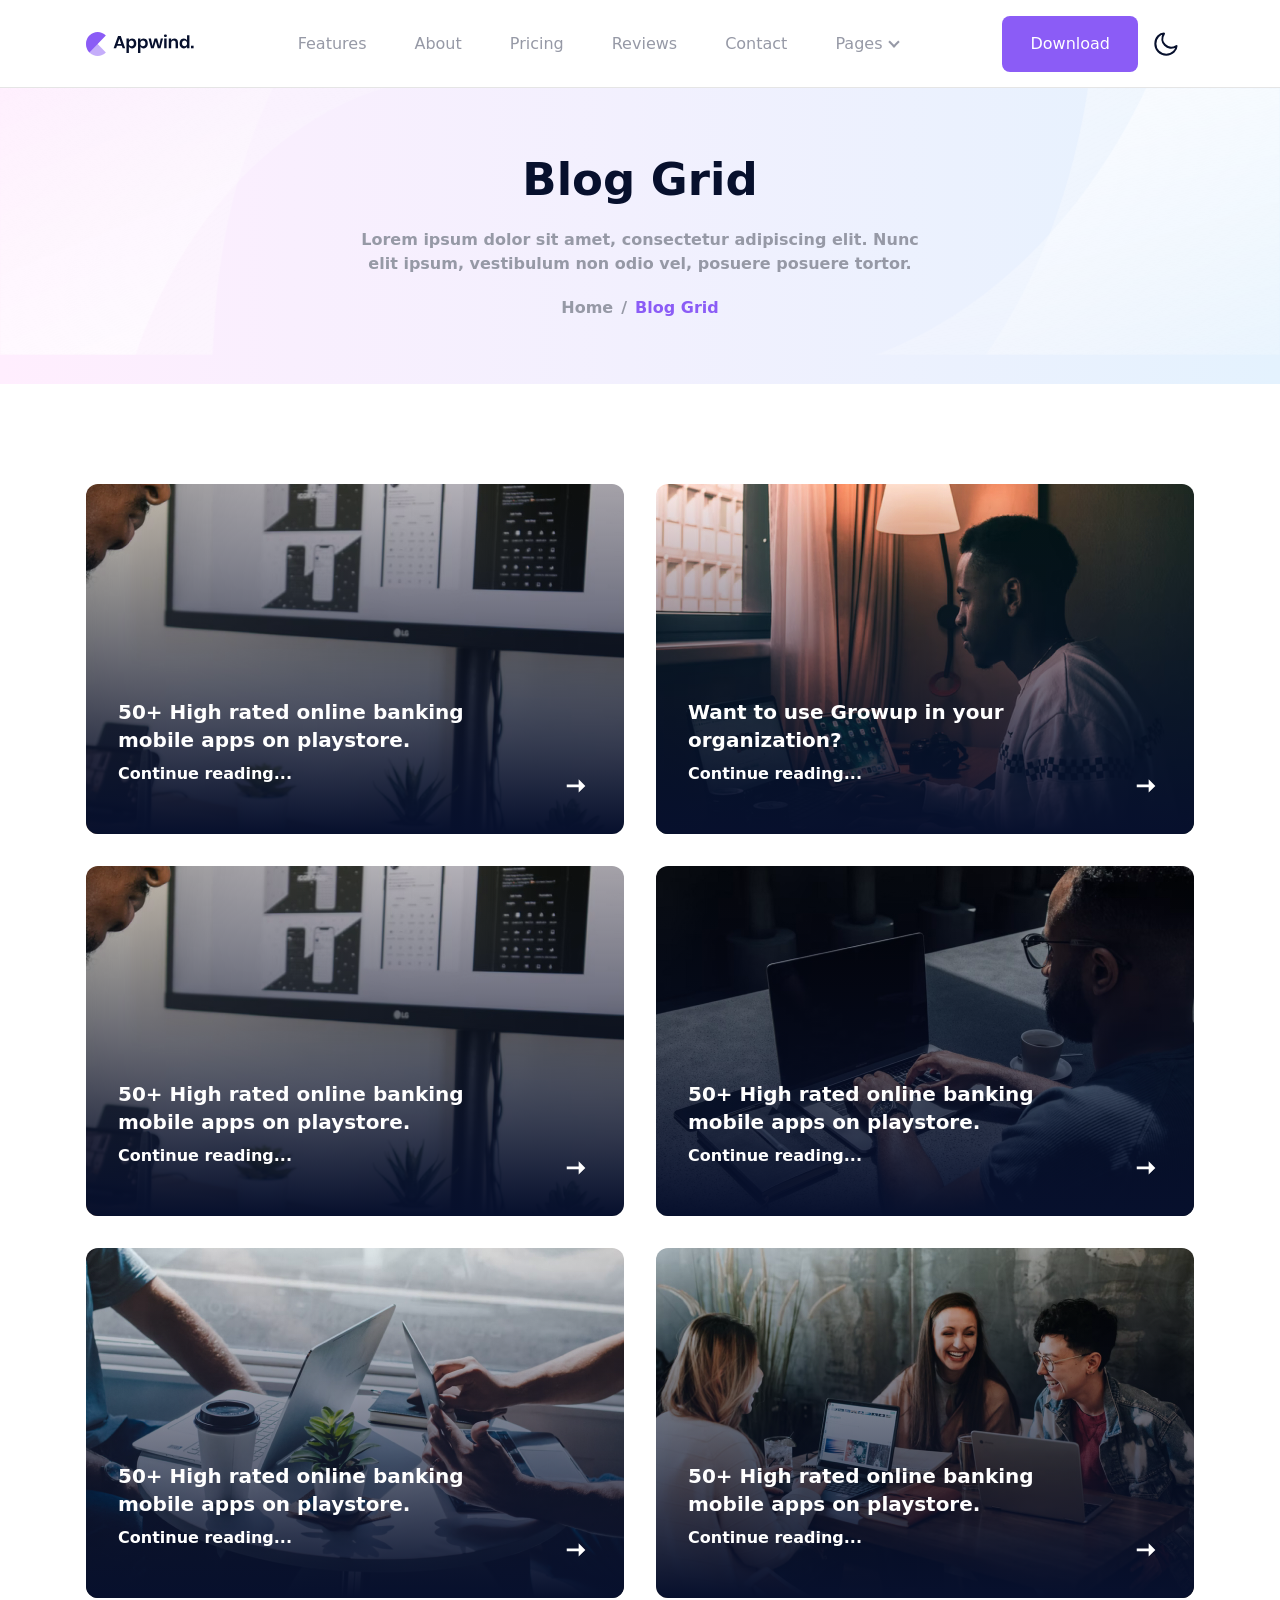
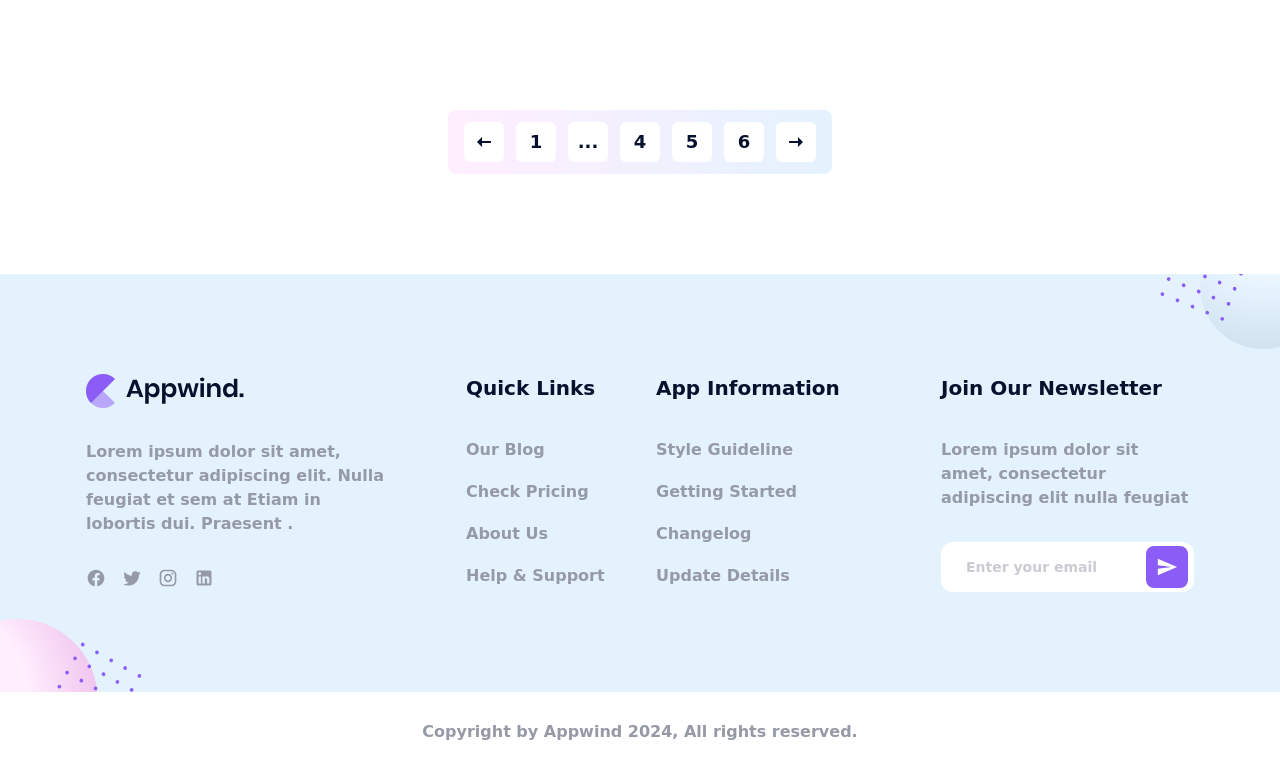
==== blog-grid.html @ 2dd70a05 "Add files via upload" ====
<!DOCTYPE html>
<html lang="en">
  <head>
    <meta charset="UTF-8" />
    <meta http-equiv="X-UA-Compatible" content="IE=edge" />
    <meta name="viewport" content="width=device-width, initial-scale=1.0" />
    <title>Blog Grid | Appwind</title>
  <link rel="icon" href="favicon.ico"><link href="style.css" rel="stylesheet"></head>
  <body
    x-data="
      {
        scrolledFromTop: false
      }
    "
    @scroll.window="scrolledFromTop = (window.scrollY > 0) ? true : false"
    class="bg-white dark:bg-dark"
  >
    <!-- ===== Header start ===== -->
    <header
      x-data="
        {
          navbarOpen: false,
          dropdownOpen: false
        }
      "
      :class="scrolledFromTop ? 'bg-white/80 dark:bg-dark/80 shadow-sticky backdrop-blur-xs' : 'bg-white dark:bg-dark' "
      class="sticky top-0 z-50 flex items-center w-full"
    >
      <div class="container">
        <div class="relative flex items-center justify-between -mx-4">
          <div class="max-w-full px-4 w-60">
            <a href="index.html" :class="scrolledFromTop ? 'py-5 lg:py-2' : 'py-7 lg:py-5' " class="block w-full">
              <img src="src/images/logo/logo.svg" alt="logo" class="w-full dark:hidden" />
              <img src="src/images/logo/logo-white.svg" alt="logo" class="hidden w-full dark:block" />
            </a>
          </div>
          <div class="flex items-center justify-end w-full px-4">
            <div>
              <button
                @click="navbarOpen = !navbarOpen"
                :class="navbarOpen && 'navbarTogglerActive' "
                id="navbarToggler"
                class="block absolute right-4 top-1/2 -translate-y-1/2 lg:hidden focus:ring-2 ring-primary px-3 py-[6px] rounded-lg"
              >
                <span :class="navbarOpen && 'rotate-45 top-[7px]' " class="relative w-[30px] h-[2px] my-[6px] block bg-black dark:bg-white"></span>
                <span :class="navbarOpen && 'opacity-0' " class="relative w-[30px] h-[2px] my-[6px] block bg-black dark:bg-white"></span>
                <span :class="navbarOpen && 'top-[-8px] rotate-[135deg]' " class="relative w-[30px] h-[2px] my-[6px] block bg-black dark:bg-white"></span>
              </button>
              <nav
                :class="!navbarOpen && 'hidden' "
                id="navbarCollapse"
                class="absolute py-4 lg:py-0 px-6 bg-white dark:bg-black shadow-sm rounded-lg max-w-[250px] w-full lg:bg-transparent dark:lg:bg-transparent lg:max-w-full lg:w-full right-4 top-full lg:block lg:static lg:shadow-none"
              >
                <ul class="blcok lg:flex">
                  <li>
                    <a
                      href="index.html#features"
                      :class="scrolledFromTop ? 'py-2 lg:py-6' : 'py-2 lg:py-8' "
                      class="flex text-base font-medium scroll-menu text-body-color hover:text-primary lg:inline-flex lg:ml-8 xl:ml-12"
                    >
                      Features
                    </a>
                  </li>
                  <li>
                    <a
                      href="index.html#about"
                      :class="scrolledFromTop ? 'py-2 lg:py-6' : 'py-2 lg:py-8' "
                      class="flex text-base font-medium scroll-menu text-body-color hover:text-primary lg:inline-flex lg:ml-8 xl:ml-12"
                    >
                      About
                    </a>
                  </li>
                  <li>
                    <a
                      href="index.html#pricing"
                      :class="scrolledFromTop ? 'py-2 lg:py-6' : 'py-2 lg:py-8' "
                      class="flex text-base font-medium scroll-menu text-body-color hover:text-primary lg:inline-flex lg:ml-8 xl:ml-12"
                    >
                      Pricing
                    </a>
                  </li>
                  <li>
                    <a
                      href="index.html#testimonial"
                      :class="scrolledFromTop ? 'py-2 lg:py-6' : 'py-2 lg:py-8' "
                      class="flex text-base font-medium scroll-menu text-body-color hover:text-primary lg:inline-flex lg:ml-8 xl:ml-12"
                    >
                      Reviews
                    </a>
                  </li>
                  <li>
                    <a
                      href="index.html#contact"
                      :class="scrolledFromTop ? 'py-2 lg:py-6' : 'py-2 lg:py-8' "
                      class="flex text-base font-medium scroll-menu text-body-color hover:text-primary lg:inline-flex lg:ml-8 xl:ml-12"
                    >
                      Contact
                    </a>
                  </li>
                  <li class="relative group submenu-item">
                    <a
                      href="javascript:void(0)"
                      @click="dropdownOpen = !dropdownOpen"
                      :class="scrolledFromTop ? 'py-2 lg:py-6' : 'py-2 lg:py-8' "
                      class="text-base text-body-color group-hover:text-primary lg:inline-flex lg:pl-0 lg:pr-4 flex lg:ml-10 xl:ml-12 relative after:absolute after:w-2 after:h-2 after:border-b-2 after:border-r-2 after:border-current after:rotate-45 lg:after:right-0 after:right-1 after:top-1/2 after:translate-y-[-50%] after:mt-[-2px]"
                    >
                      Pages
                    </a>
                    <div
                      :class="dropdownOpen ? 'block' : 'hidden lg:block ' "
                      class="submenu relative lg:absolute lg:w-[250px] top-full lg:top-[115%] left-0 rounded-lg lg:shadow-lg lg:p-4 lg:opacity-0 lg:invisible group-hover:opacity-100 lg:group-hover:visible lg:group-hover:top-full bg-white dark:bg-black transition-[top] duration-300"
                    >
                      <a href="blog-grid.html" class="block text-sm text-black dark:text-white dark:hover:text-primary rounded-sm hover:text-primary py-[10px] lg:px-4"> Blog Grid Page </a>

                      <a href="blog-details.html" class="block text-sm text-black dark:text-white dark:hover:text-primary rounded-sm hover:text-primary py-[10px] lg:px-4"> Blog Details Page </a>
                    </div>
                  </li>
                </ul>
              </nav>
            </div>
            <div class="justify-end hidden pr-16 xl:pl-20 sm:flex lg:pr-0">
              <a href="index.html#cta" class="flex items-center justify-center py-3 text-base font-medium text-white transition-all rounded-lg bg-primary px-7 hover:shadow-primary-hover"> Download </a>
              <div>
                <label for="darkToggler" class="flex items-center justify-center text-black rounded-full cursor-pointer w-9 h-9 md:w-14 md:h-14 bg-gray-2 dark:bg-dark-bg dark:text-white">
                  <input type="checkbox" name="darkToggler" id="darkToggler" class="sr-only" aria-label="darkToggler" />
                  <svg viewBox="0 0 23 23" class="w-5 h-5 stroke-current dark:hidden md:w-6 md:h-6" fill="none">
                    <path
                      d="M9.55078 1.5C5.80078 1.5 1.30078 5.25 1.30078 11.25C1.30078 17.25 5.80078 21.75 11.8008 21.75C17.8008 21.75 21.5508 17.25 21.5508 13.5C13.3008 18.75 4.30078 9.75 9.55078 1.5Z"
                      stroke-width="2"
                      stroke-linecap="round"
                      stroke-linejoin="round"
                    />
                  </svg>
                  <svg viewBox="0 0 25 24" fill="none" xmlns="http://www.w3.org/2000/svg" class="hidden w-5 h-5 dark:block md:w-6 md:h-6">
                    <mask id="path-1-inside-1_977:1934" fill="white">
                      <path
                        d="M12.0508 16.5C10.8573 16.5 9.71271 16.0259 8.8688 15.182C8.02489 14.3381 7.55078 13.1935 7.55078 12C7.55078 10.8065 8.02489 9.66193 8.8688 8.81802C9.71271 7.97411 10.8573 7.5 12.0508 7.5C13.2443 7.5 14.3888 7.97411 15.2328 8.81802C16.0767 9.66193 16.5508 10.8065 16.5508 12C16.5508 13.1935 16.0767 14.3381 15.2328 15.182C14.3888 16.0259 13.2443 16.5 12.0508 16.5ZM12.0508 18C13.6421 18 15.1682 17.3679 16.2934 16.2426C17.4186 15.1174 18.0508 13.5913 18.0508 12C18.0508 10.4087 17.4186 8.88258 16.2934 7.75736C15.1682 6.63214 13.6421 6 12.0508 6C10.4595 6 8.93336 6.63214 7.80814 7.75736C6.68292 8.88258 6.05078 10.4087 6.05078 12C6.05078 13.5913 6.68292 15.1174 7.80814 16.2426C8.93336 17.3679 10.4595 18 12.0508 18ZM12.0508 0C12.2497 0 12.4405 0.0790176 12.5811 0.21967C12.7218 0.360322 12.8008 0.551088 12.8008 0.75V3.75C12.8008 3.94891 12.7218 4.13968 12.5811 4.28033C12.4405 4.42098 12.2497 4.5 12.0508 4.5C11.8519 4.5 11.6611 4.42098 11.5205 4.28033C11.3798 4.13968 11.3008 3.94891 11.3008 3.75V0.75C11.3008 0.551088 11.3798 0.360322 11.5205 0.21967C11.6611 0.0790176 11.8519 0 12.0508 0V0ZM12.0508 19.5C12.2497 19.5 12.4405 19.579 12.5811 19.7197C12.7218 19.8603 12.8008 20.0511 12.8008 20.25V23.25C12.8008 23.4489 12.7218 23.6397 12.5811 23.7803C12.4405 23.921 12.2497 24 12.0508 24C11.8519 24 11.6611 23.921 11.5205 23.7803C11.3798 23.6397 11.3008 23.4489 11.3008 23.25V20.25C11.3008 20.0511 11.3798 19.8603 11.5205 19.7197C11.6611 19.579 11.8519 19.5 12.0508 19.5ZM24.0508 12C24.0508 12.1989 23.9718 12.3897 23.8311 12.5303C23.6905 12.671 23.4997 12.75 23.3008 12.75H20.3008C20.1019 12.75 19.9111 12.671 19.7705 12.5303C19.6298 12.3897 19.5508 12.1989 19.5508 12C19.5508 11.8011 19.6298 11.6103 19.7705 11.4697C19.9111 11.329 20.1019 11.25 20.3008 11.25H23.3008C23.4997 11.25 23.6905 11.329 23.8311 11.4697C23.9718 11.6103 24.0508 11.8011 24.0508 12ZM4.55078 12C4.55078 12.1989 4.47176 12.3897 4.33111 12.5303C4.19046 12.671 3.99969 12.75 3.80078 12.75H0.800781C0.601869 12.75 0.411103 12.671 0.270451 12.5303C0.129799 12.3897 0.0507813 12.1989 0.0507812 12C0.0507813 11.8011 0.129799 11.6103 0.270451 11.4697C0.411103 11.329 0.601869 11.25 0.800781 11.25H3.80078C3.99969 11.25 4.19046 11.329 4.33111 11.4697C4.47176 11.6103 4.55078 11.8011 4.55078 12ZM20.5363 3.5145C20.6769 3.65515 20.7559 3.84588 20.7559 4.04475C20.7559 4.24362 20.6769 4.43435 20.5363 4.575L18.4153 6.6975C18.3455 6.76713 18.2628 6.82235 18.1717 6.86C18.0806 6.89765 17.983 6.91699 17.8845 6.91692C17.6855 6.91678 17.4947 6.83758 17.354 6.69675C17.2844 6.62702 17.2292 6.54425 17.1915 6.45318C17.1539 6.36211 17.1345 6.26452 17.1346 6.16597C17.1348 5.96695 17.214 5.77613 17.3548 5.6355L19.4758 3.5145C19.6164 3.3739 19.8072 3.29491 20.006 3.29491C20.2049 3.29491 20.3956 3.3739 20.5363 3.5145ZM6.74678 17.304C6.88738 17.4446 6.96637 17.6354 6.96637 17.8342C6.96637 18.0331 6.88738 18.2239 6.74678 18.3645L4.62578 20.4855C4.48433 20.6221 4.29488 20.6977 4.09823 20.696C3.90158 20.6943 3.71347 20.6154 3.57442 20.4764C3.43536 20.3373 3.35648 20.1492 3.35478 19.9526C3.35307 19.7559 3.42866 19.5665 3.56528 19.425L5.68628 17.304C5.82693 17.1634 6.01766 17.0844 6.21653 17.0844C6.4154 17.0844 6.60614 17.1634 6.74678 17.304ZM20.5363 20.4855C20.3956 20.6261 20.2049 20.7051 20.006 20.7051C19.8072 20.7051 19.6164 20.6261 19.4758 20.4855L17.3548 18.3645C17.2182 18.223 17.1426 18.0336 17.1443 17.8369C17.146 17.6403 17.2249 17.4522 17.3639 17.3131C17.503 17.1741 17.6911 17.0952 17.8877 17.0935C18.0844 17.0918 18.2738 17.1674 18.4153 17.304L20.5363 19.425C20.6769 19.5656 20.7559 19.7564 20.7559 19.9552C20.7559 20.1541 20.6769 20.3449 20.5363 20.4855ZM6.74678 6.6975C6.60614 6.8381 6.4154 6.91709 6.21653 6.91709C6.01766 6.91709 5.82693 6.8381 5.68628 6.6975L3.56528 4.575C3.49365 4.50582 3.43651 4.42306 3.39721 4.33155C3.3579 4.24005 3.33721 4.14164 3.33634 4.04205C3.33548 3.94247 3.35445 3.84371 3.39216 3.75153C3.42988 3.65936 3.48557 3.57562 3.55598 3.5052C3.6264 3.43478 3.71014 3.37909 3.80232 3.34138C3.89449 3.30367 3.99325 3.2847 4.09283 3.28556C4.19242 3.28643 4.29083 3.30712 4.38233 3.34642C4.47384 3.38573 4.5566 3.44287 4.62578 3.5145L6.74678 5.6355C6.81663 5.70517 6.87204 5.78793 6.90985 5.87905C6.94766 5.97017 6.96712 6.06785 6.96712 6.1665C6.96712 6.26515 6.94766 6.36283 6.90985 6.45395C6.87204 6.54507 6.81663 6.62783 6.74678 6.6975Z"
                      />
                    </mask>
                    <path
                      d="M12.0508 16.5C10.8573 16.5 9.71271 16.0259 8.8688 15.182C8.02489 14.3381 7.55078 13.1935 7.55078 12C7.55078 10.8065 8.02489 9.66193 8.8688 8.81802C9.71271 7.97411 10.8573 7.5 12.0508 7.5C13.2443 7.5 14.3888 7.97411 15.2328 8.81802C16.0767 9.66193 16.5508 10.8065 16.5508 12C16.5508 13.1935 16.0767 14.3381 15.2328 15.182C14.3888 16.0259 13.2443 16.5 12.0508 16.5ZM12.0508 18C13.6421 18 15.1682 17.3679 16.2934 16.2426C17.4186 15.1174 18.0508 13.5913 18.0508 12C18.0508 10.4087 17.4186 8.88258 16.2934 7.75736C15.1682 6.63214 13.6421 6 12.0508 6C10.4595 6 8.93336 6.63214 7.80814 7.75736C6.68292 8.88258 6.05078 10.4087 6.05078 12C6.05078 13.5913 6.68292 15.1174 7.80814 16.2426C8.93336 17.3679 10.4595 18 12.0508 18ZM12.0508 0C12.2497 0 12.4405 0.0790176 12.5811 0.21967C12.7218 0.360322 12.8008 0.551088 12.8008 0.75V3.75C12.8008 3.94891 12.7218 4.13968 12.5811 4.28033C12.4405 4.42098 12.2497 4.5 12.0508 4.5C11.8519 4.5 11.6611 4.42098 11.5205 4.28033C11.3798 4.13968 11.3008 3.94891 11.3008 3.75V0.75C11.3008 0.551088 11.3798 0.360322 11.5205 0.21967C11.6611 0.0790176 11.8519 0 12.0508 0V0ZM12.0508 19.5C12.2497 19.5 12.4405 19.579 12.5811 19.7197C12.7218 19.8603 12.8008 20.0511 12.8008 20.25V23.25C12.8008 23.4489 12.7218 23.6397 12.5811 23.7803C12.4405 23.921 12.2497 24 12.0508 24C11.8519 24 11.6611 23.921 11.5205 23.7803C11.3798 23.6397 11.3008 23.4489 11.3008 23.25V20.25C11.3008 20.0511 11.3798 19.8603 11.5205 19.7197C11.6611 19.579 11.8519 19.5 12.0508 19.5ZM24.0508 12C24.0508 12.1989 23.9718 12.3897 23.8311 12.5303C23.6905 12.671 23.4997 12.75 23.3008 12.75H20.3008C20.1019 12.75 19.9111 12.671 19.7705 12.5303C19.6298 12.3897 19.5508 12.1989 19.5508 12C19.5508 11.8011 19.6298 11.6103 19.7705 11.4697C19.9111 11.329 20.1019 11.25 20.3008 11.25H23.3008C23.4997 11.25 23.6905 11.329 23.8311 11.4697C23.9718 11.6103 24.0508 11.8011 24.0508 12ZM4.55078 12C4.55078 12.1989 4.47176 12.3897 4.33111 12.5303C4.19046 12.671 3.99969 12.75 3.80078 12.75H0.800781C0.601869 12.75 0.411103 12.671 0.270451 12.5303C0.129799 12.3897 0.0507813 12.1989 0.0507812 12C0.0507813 11.8011 0.129799 11.6103 0.270451 11.4697C0.411103 11.329 0.601869 11.25 0.800781 11.25H3.80078C3.99969 11.25 4.19046 11.329 4.33111 11.4697C4.47176 11.6103 4.55078 11.8011 4.55078 12ZM20.5363 3.5145C20.6769 3.65515 20.7559 3.84588 20.7559 4.04475C20.7559 4.24362 20.6769 4.43435 20.5363 4.575L18.4153 6.6975C18.3455 6.76713 18.2628 6.82235 18.1717 6.86C18.0806 6.89765 17.983 6.91699 17.8845 6.91692C17.6855 6.91678 17.4947 6.83758 17.354 6.69675C17.2844 6.62702 17.2292 6.54425 17.1915 6.45318C17.1539 6.36211 17.1345 6.26452 17.1346 6.16597C17.1348 5.96695 17.214 5.77613 17.3548 5.6355L19.4758 3.5145C19.6164 3.3739 19.8072 3.29491 20.006 3.29491C20.2049 3.29491 20.3956 3.3739 20.5363 3.5145ZM6.74678 17.304C6.88738 17.4446 6.96637 17.6354 6.96637 17.8342C6.96637 18.0331 6.88738 18.2239 6.74678 18.3645L4.62578 20.4855C4.48433 20.6221 4.29488 20.6977 4.09823 20.696C3.90158 20.6943 3.71347 20.6154 3.57442 20.4764C3.43536 20.3373 3.35648 20.1492 3.35478 19.9526C3.35307 19.7559 3.42866 19.5665 3.56528 19.425L5.68628 17.304C5.82693 17.1634 6.01766 17.0844 6.21653 17.0844C6.4154 17.0844 6.60614 17.1634 6.74678 17.304ZM20.5363 20.4855C20.3956 20.6261 20.2049 20.7051 20.006 20.7051C19.8072 20.7051 19.6164 20.6261 19.4758 20.4855L17.3548 18.3645C17.2182 18.223 17.1426 18.0336 17.1443 17.8369C17.146 17.6403 17.2249 17.4522 17.3639 17.3131C17.503 17.1741 17.6911 17.0952 17.8877 17.0935C18.0844 17.0918 18.2738 17.1674 18.4153 17.304L20.5363 19.425C20.6769 19.5656 20.7559 19.7564 20.7559 19.9552C20.7559 20.1541 20.6769 20.3449 20.5363 20.4855ZM6.74678 6.6975C6.60614 6.8381 6.4154 6.91709 6.21653 6.91709C6.01766 6.91709 5.82693 6.8381 5.68628 6.6975L3.56528 4.575C3.49365 4.50582 3.43651 4.42306 3.39721 4.33155C3.3579 4.24005 3.33721 4.14164 3.33634 4.04205C3.33548 3.94247 3.35445 3.84371 3.39216 3.75153C3.42988 3.65936 3.48557 3.57562 3.55598 3.5052C3.6264 3.43478 3.71014 3.37909 3.80232 3.34138C3.89449 3.30367 3.99325 3.2847 4.09283 3.28556C4.19242 3.28643 4.29083 3.30712 4.38233 3.34642C4.47384 3.38573 4.5566 3.44287 4.62578 3.5145L6.74678 5.6355C6.81663 5.70517 6.87204 5.78793 6.90985 5.87905C6.94766 5.97017 6.96712 6.06785 6.96712 6.1665C6.96712 6.26515 6.94766 6.36283 6.90985 6.45395C6.87204 6.54507 6.81663 6.62783 6.74678 6.6975Z"
                      fill="black"
                      stroke="white"
                      stroke-width="2"
                      mask="url(#path-1-inside-1_977:1934)"
                    />
                  </svg>
                </label>
              </div>
            </div>
          </div>
        </div>
      </div>
    </header>
    <!-- ===== Header end ===== -->

    <!-- ===== Banner start ===== -->
    <section class="relative z-10 py-16 bg-linear-to-l from-gradient-1 to-gradient-2 dark:from-[#3c3e56] dark:to-black overflow-hidden wow fadeInUp" data-wow-delay=".2s">
      <div class="container">
        <div class="max-w-[570px] mx-auto text-center">
          <h1 class="font-extrabold text-black dark:text-white text-4xl md:text-[45px] leading-tight md:leading-tight mb-5">Blog Grid</h1>
          <p class="mb-5 text-base font-semibold text-body-color">Lorem ipsum dolor sit amet, consectetur adipiscing elit. Nunc elit ipsum, vestibulum non odio vel, posuere posuere tortor.</p>
          <ul class="flex items-center justify-center">
            <li class="flex items-center">
              <a href="javascript:void(0)" class="text-base font-semibold text-body-color hover:text-primary"> Home </a>
              <span class="px-2 text-base font-semibold text-body-color"> / </span>
            </li>

            <li class="text-base font-semibold text-primary">Blog Grid</li>
          </ul>
        </div>
      </div>

      <div class="absolute top-0 left-0 right-0 mx-auto -z-1">
        <svg class="w-full h-full" viewBox="0 0 1440 300" fill="none" xmlns="http://www.w3.org/2000/svg">
          <mask id="mask0_109_1705" style="mask-type: alpha" maskUnits="userSpaceOnUse" x="0" y="0" width="1440" height="300">
            <rect width="1440" height="300" fill="url(#paint0_linear_109_1705)" />
          </mask>
          <g mask="url(#mask0_109_1705)">
            <path
              opacity="0.7"
              d="M1291.06 -3.15679C1175.26 243.544 983.032 314.788 901.395 319.573L872 460.514L1562.33 604.489L1702.1 -65.7031C1613.34 -147.646 1406.86 -249.858 1291.06 -3.15679Z"
              fill="url(#paint1_linear_109_1705)"
            />
            <path
              opacity="0.5"
              d="M1222.49 9.45347C1172.63 310.802 986.959 446.139 900.353 476.139L911.528 637.115L1699.98 582.38L1646.84 -183.078C1526.17 -244.463 1272.34 -291.895 1222.49 9.45347Z"
              fill="url(#paint2_linear_109_1705)"
            />
            <path
              opacity="0.7"
              d="M149.358 308.718C222.688 88.7382 378.04 9.42554 446.549 -2.73335L457.377 -124.754L-140.275 -177.786L-191.761 402.434C-108.609 462.853 76.0275 528.697 149.358 308.718Z"
              fill="url(#paint3_linear_109_1705)"
            />
            <path
              opacity="0.5"
              d="M240.436 277.93C254.739 -27.18 423.33 -183.285 505.837 -223.198L475.93 -381.766L-300.729 -235.281L-158.516 518.725C-31.4918 565.589 226.133 583.039 240.436 277.93Z"
              fill="url(#paint4_linear_109_1705)"
            />
          </g>
          <defs>
            <linearGradient id="paint0_linear_109_1705" x1="1440" y1="149.664" x2="-32.6283" y2="149.664" gradientUnits="userSpaceOnUse">
              <stop stop-color="#E4F2FE" />
              <stop offset="1" stop-color="#FFEEFE" />
            </linearGradient>
            <linearGradient id="paint1_linear_109_1705" x1="995.731" y1="-66.5516" x2="1096.08" y2="471.23" gradientUnits="userSpaceOnUse">
              <stop stop-color="white" />
              <stop offset="1" stop-color="white" stop-opacity="0" />
            </linearGradient>
            <linearGradient id="paint2_linear_109_1705" x1="884.631" y1="30.9273" x2="1156.5" y2="580.496" gradientUnits="userSpaceOnUse">
              <stop stop-color="white" />
              <stop offset="1" stop-color="white" stop-opacity="0" />
            </linearGradient>
            <linearGradient id="paint3_linear_109_1705" x1="405.219" y1="332.927" x2="266.963" y2="-111.532" gradientUnits="userSpaceOnUse">
              <stop stop-color="white" />
              <stop offset="1" stop-color="white" stop-opacity="0" />
            </linearGradient>
            <linearGradient id="paint4_linear_109_1705" x1="573.471" y1="217.127" x2="239.254" y2="-296.913" gradientUnits="userSpaceOnUse">
              <stop stop-color="white" />
              <stop offset="1" stop-color="white" stop-opacity="0" />
            </linearGradient>
          </defs>
        </svg>
      </div>
    </section>
    <!-- ===== Banner end ===== -->

    <!-- ===== Blog start ===== -->
    <section id="blog" class="py-[100px]">
      <div class="container">
        <div class="flex flex-wrap -mx-4">
          <div class="w-full px-4 lg:w-1/2">
            <div class="h-[350px] relative overflow-hidden rounded-xl mb-8 wow fadeInUp" data-wow-delay=".2s">
              <img src="src/images/blog/blog-4.jpg" alt="image" class="object-cover object-center w-full h-full" />
              <div class="absolute top-0 left-0 flex items-end w-full h-full bg-linear-to-t from-black to-transparent">
                <div class="flex items-end justify-between w-full p-8 space-y-4">
                  <div class="max-w-[410px] w-full">
                    <h3>
                      <a href="blog-details.html" class="block mb-2 text-xl font-extrabold text-white hover:text-primary"> 50+ High rated online banking mobile apps on playstore. </a>
                    </h3>
                    <a href="blog-details.html" class="text-base font-semibold text-white"> Continue reading... </a>
                  </div>
                  <div class="flex items-center justify-between">
                    <a href="blog-details.html" class="text-white hover:text-primary" name="read-more" aria-label="read-more">
                      <svg width="32" height="32" viewBox="0 0 32 32" class="fill-current">
                        <path d="M18.6667 22.5868V17.2534H6.77334L6.73334 14.5734H18.6667V9.25342L25.3333 15.9201L18.6667 22.5868Z" />
                      </svg>
                    </a>
                  </div>
                </div>
              </div>
            </div>
          </div>
          <div class="w-full px-4 lg:w-1/2">
            <div class="h-[350px] relative overflow-hidden rounded-xl mb-8 wow fadeInUp" data-wow-delay=".25s">
              <img src="src/images/blog/blog-5.jpg" alt="image" class="object-cover object-center w-full h-full" />
              <div class="absolute top-0 left-0 flex items-end w-full h-full bg-linear-to-t from-black to-transparent">
                <div class="flex items-end justify-between w-full p-8 space-y-4">
                  <div class="max-w-[410px] w-full">
                    <h3>
                      <a href="blog-details.html" class="block mb-2 text-xl font-extrabold text-white hover:text-primary"> Want to use Growup in your organization? </a>
                    </h3>
                    <a href="blog-details.html" class="text-base font-semibold text-white"> Continue reading... </a>
                  </div>
                  <div class="flex items-center justify-between">
                    <a href="blog-details.html" class="text-white hover:text-primary" name="read-more" aria-label="read-more">
                      <svg width="32" height="32" viewBox="0 0 32 32" class="fill-current">
                        <path d="M18.6667 22.5868V17.2534H6.77334L6.73334 14.5734H18.6667V9.25342L25.3333 15.9201L18.6667 22.5868Z" />
                      </svg>
                    </a>
                  </div>
                </div>
              </div>
            </div>
          </div>
          <div class="w-full px-4 lg:w-1/2">
            <div class="h-[350px] relative overflow-hidden rounded-xl mb-8 wow fadeInUp" data-wow-delay=".3s">
              <img src="src/images/blog/blog-4.jpg" alt="image" class="object-cover object-center w-full h-full" />
              <div class="absolute top-0 left-0 flex items-end w-full h-full bg-linear-to-t from-black to-transparent">
                <div class="flex items-end justify-between w-full p-8 space-y-4">
                  <div class="max-w-[410px] w-full">
                    <h3>
                      <a href="blog-details.html" class="block mb-2 text-xl font-extrabold text-white hover:text-primary"> 50+ High rated online banking mobile apps on playstore. </a>
                    </h3>
                    <a href="blog-details.html" class="text-base font-semibold text-white"> Continue reading... </a>
                  </div>
                  <div class="flex items-center justify-between">
                    <a href="blog-details.html" class="text-white hover:text-primary" name="read-more" aria-label="read-more">
                      <svg width="32" height="32" viewBox="0 0 32 32" class="fill-current">
                        <path d="M18.6667 22.5868V17.2534H6.77334L6.73334 14.5734H18.6667V9.25342L25.3333 15.9201L18.6667 22.5868Z" />
                      </svg>
                    </a>
                  </div>
                </div>
              </div>
            </div>
          </div>
          <div class="w-full px-4 lg:w-1/2">
            <div class="h-[350px] relative overflow-hidden rounded-xl mb-8 wow fadeInUp" data-wow-delay=".2s">
              <img src="src/images/blog/blog-6.jpg" alt="image" class="object-cover object-center w-full h-full" />
              <div class="absolute top-0 left-0 flex items-end w-full h-full bg-linear-to-t from-black to-transparent">
                <div class="flex items-end justify-between w-full p-8 space-y-4">
                  <div class="max-w-[410px] w-full">
                    <h3>
                      <a href="blog-details.html" class="block mb-2 text-xl font-extrabold text-white hover:text-primary"> 50+ High rated online banking mobile apps on playstore. </a>
                    </h3>
                    <a href="blog-details.html" class="text-base font-semibold text-white"> Continue reading... </a>
                  </div>
                  <div class="flex items-center justify-between">
                    <a href="blog-details.html" class="text-white hover:text-primary" name="read-more" aria-label="read-more">
                      <svg width="32" height="32" viewBox="0 0 32 32" class="fill-current">
                        <path d="M18.6667 22.5868V17.2534H6.77334L6.73334 14.5734H18.6667V9.25342L25.3333 15.9201L18.6667 22.5868Z" />
                      </svg>
                    </a>
                  </div>
                </div>
              </div>
            </div>
          </div>
          <div class="w-full px-4 lg:w-1/2">
            <div class="h-[350px] relative overflow-hidden rounded-xl mb-8 wow fadeInUp" data-wow-delay=".25s">
              <img src="src/images/blog/blog-7.jpg" alt="image" class="object-cover object-center w-full h-full" />
              <div class="absolute top-0 left-0 flex items-end w-full h-full bg-linear-to-t from-black to-transparent">
                <div class="flex items-end justify-between w-full p-8 space-y-4">
                  <div class="max-w-[410px] w-full">
                    <h3>
                      <a href="blog-details.html" class="block mb-2 text-xl font-extrabold text-white hover:text-primary"> 50+ High rated online banking mobile apps on playstore. </a>
                    </h3>
                    <a href="blog-details.html" class="text-base font-semibold text-white"> Continue reading... </a>
                  </div>
                  <div class="flex items-center justify-between">
                    <a href="blog-details.html" class="text-white hover:text-primary" name="read-more" aria-label="read-more">
                      <svg width="32" height="32" viewBox="0 0 32 32" class="fill-current">
                        <path d="M18.6667 22.5868V17.2534H6.77334L6.73334 14.5734H18.6667V9.25342L25.3333 15.9201L18.6667 22.5868Z" />
                      </svg>
                    </a>
                  </div>
                </div>
              </div>
            </div>
          </div>
          <div class="w-full px-4 lg:w-1/2">
            <div class="h-[350px] relative overflow-hidden rounded-xl mb-8 wow fadeInUp" data-wow-delay=".3s">
              <img src="src/images/blog/blog-8.jpg" alt="image" class="object-cover object-center w-full h-full" />
              <div class="absolute top-0 left-0 flex items-end w-full h-full bg-linear-to-t from-black to-transparent">
                <div class="flex items-end justify-between w-full p-8 space-y-4">
                  <div class="max-w-[410px] w-full">
                    <h3>
                      <a href="blog-details.html" class="block mb-2 text-xl font-extrabold text-white hover:text-primary"> 50+ High rated online banking mobile apps on playstore. </a>
                    </h3>
                    <a href="blog-details.html" class="text-base font-semibold text-white"> Continue reading... </a>
                  </div>
                  <div class="flex items-center justify-between">
                    <a href="blog-details.html" class="text-white hover:text-primary" name="read-more" aria-label="read-more">
                      <svg width="32" height="32" viewBox="0 0 32 32" class="fill-current">
                        <path d="M18.6667 22.5868V17.2534H6.77334L6.73334 14.5734H18.6667V9.25342L25.3333 15.9201L18.6667 22.5868Z" />
                      </svg>
                    </a>
                  </div>
                </div>
              </div>
            </div>
          </div>
        </div>

        <div class="flex justify-center -mx-4">
          <div class="w-full px-4 pt-10 text-center lg:pt-20">
            <div class="inline-flex px-4 py-3 mx-auto space-x-3 rounded-lg bg-linear-to-l from-gradient-1 to-gradient-2 dark:from-black dark:to-black wow fadeInUp" data-wow-delay=".2s">
              <a
                href="javascript:void(0)"
                class="flex items-center justify-center text-sm font-semibold text-black bg-white rounded-md w-7 h-7 md:w-10 md:h-10 dark:bg-dark dark:text-white dark:hover:text-primary md:text-lg hover:bg-primary hover:text-white"
              >
                <svg viewBox="0 0 24 24" class="w-4 h-4 fill-current md:w-6 md:h-6">
                  <path d="M9.99995 7.06006L9.99995 11.0601L18.92 11.0601L18.95 13.0701L9.99995 13.0701L9.99995 17.0601L4.99995 12.0601L9.99995 7.06006Z" />
                </svg>
              </a>
              <a
                href="javascript:void(0)"
                class="flex items-center justify-center text-sm font-semibold text-black bg-white rounded-md w-7 h-7 md:w-10 md:h-10 dark:bg-dark dark:text-white dark:hover:text-primary md:text-lg hover:bg-primary hover:text-white"
              >
                1
              </a>
              <a
                href="javascript:void(0)"
                class="flex items-center justify-center text-sm font-semibold text-black bg-white rounded-md w-7 h-7 md:w-10 md:h-10 dark:bg-dark dark:text-white dark:hover:text-primary md:text-lg hover:bg-primary hover:text-white"
              >
                ...
              </a>
              <a
                href="javascript:void(0)"
                class="flex items-center justify-center text-sm font-semibold text-black bg-white rounded-md w-7 h-7 md:w-10 md:h-10 dark:bg-dark dark:text-white dark:hover:text-primary md:text-lg hover:bg-primary hover:text-white"
              >
                4
              </a>
              <a
                href="javascript:void(0)"
                class="flex items-center justify-center text-sm font-semibold text-black bg-white rounded-md w-7 h-7 md:w-10 md:h-10 dark:bg-dark dark:text-white dark:hover:text-primary md:text-lg hover:bg-primary hover:text-white"
              >
                5
              </a>
              <a
                href="javascript:void(0)"
                class="flex items-center justify-center text-sm font-semibold text-black bg-white rounded-md w-7 h-7 md:w-10 md:h-10 dark:bg-dark dark:text-white dark:hover:text-primary md:text-lg hover:bg-primary hover:text-white"
              >
                6
              </a>
              <a
                href="javascript:void(0)"
                class="flex items-center justify-center text-sm font-semibold text-black bg-white rounded-md w-7 h-7 md:w-10 md:h-10 dark:bg-dark dark:text-white dark:hover:text-primary md:text-lg hover:bg-primary hover:text-white"
              >
                <svg viewBox="0 0 24 24" class="w-4 h-4 fill-current md:w-6 md:h-6">
                  <path d="M14.0001 16.9399L14 12.9399L5.08005 12.9399L5.05005 10.9299L14 10.9299L14 6.93994L19 11.9399L14.0001 16.9399Z" />
                </svg>
              </a>
            </div>
          </div>
        </div>
      </div>
    </section>
    <!-- ===== Blog end ===== -->

    <!-- ===== Footer start ===== -->
    <footer id="footer">
      <div class="bg-gradient-1 dark:bg-black relative z-10 pt-[100px] pb-[52px]">
        <div class="container">
          <div class="flex flex-wrap -mx-4">
            <div class="w-full px-4 md:w-1/2 lg:w-4/12 xl:w-4/12">
              <div class="mb-12 sm:max-w-[300px]">
                <a href="index.html" class="inline-flex mb-8">
                  <img src="src/images/logo/logo.svg" alt="logo" class="max-w-[160px] dark:hidden" />
                  <img src="src/images/logo/logo-white.svg" alt="logo" class="max-w-[160px] dark:block hidden" />
                </a>
                <p class="mb-8 text-base font-semibold text-body-color">Lorem ipsum dolor sit amet, consectetur adipiscing elit. Nulla feugiat et sem at Etiam in lobortis dui. Praesent .</p>

                <div class="flex items-center">
                  <a href="javascript:void(0)" class="flex items-center justify-center mr-4 text-body-color hover:text-primary" name="social-link" aria-label="social-link">
                    <svg width="20" height="20" viewBox="0 0 20 20" class="fill-current">
                      <path
                        d="M10 1.7002C5.41669 1.7002 1.66669 5.44186 1.66669 10.0502C1.66669 14.2169 4.71669 17.6752 8.70002 18.3002V12.4669H6.58335V10.0502H8.70002V8.20853C8.70002 6.11686 9.94169 4.96686 11.85 4.96686C12.7584 4.96686 13.7084 5.1252 13.7084 5.1252V7.18353H12.6584C11.625 7.18353 11.3 7.8252 11.3 8.48353V10.0502H13.6167L13.2417 12.4669H11.3V18.3002C13.2637 17.9901 15.0519 16.9881 16.3416 15.4752C17.6314 13.9624 18.3378 12.0382 18.3334 10.0502C18.3334 5.44186 14.5834 1.7002 10 1.7002Z"
                      />
                    </svg>
                  </a>
                  <a href="javascript:void(0)" class="flex items-center justify-center mr-4 text-body-color hover:text-primary" name="social-link" aria-label="social-link">
                    <svg width="20" height="20" viewBox="0 0 20 20" class="fill-current">
                      <path
                        d="M18.7167 5.00016C18.075 5.29183 17.3833 5.4835 16.6667 5.57516C17.4 5.1335 17.9667 4.4335 18.2333 3.59183C17.5417 4.0085 16.775 4.30016 15.9667 4.46683C15.3083 3.75016 14.3833 3.3335 13.3333 3.3335C11.375 3.3335 9.77499 4.9335 9.77499 6.9085C9.77499 7.19183 9.80832 7.46683 9.86666 7.72516C6.89999 7.57516 4.25832 6.15016 2.49999 3.99183C2.19166 4.51683 2.01666 5.1335 2.01666 5.7835C2.01666 7.02516 2.64166 8.12516 3.60833 8.75016C3.01666 8.75016 2.46666 8.5835 1.98333 8.3335C1.98333 8.3335 1.98333 8.3335 1.98333 8.3585C1.98333 10.0918 3.21666 11.5418 4.84999 11.8668C4.54999 11.9502 4.23333 11.9918 3.90832 11.9918C3.68333 11.9918 3.45833 11.9668 3.24166 11.9252C3.69166 13.3335 4.99999 14.3835 6.57499 14.4085C5.35832 15.3752 3.81666 15.9418 2.13333 15.9418C1.84999 15.9418 1.56666 15.9252 1.28333 15.8918C2.86666 16.9085 4.74999 17.5002 6.76666 17.5002C13.3333 17.5002 16.9417 12.0502 16.9417 7.32516C16.9417 7.16683 16.9417 7.01683 16.9333 6.8585C17.6333 6.3585 18.2333 5.72516 18.7167 5.00016Z"
                      />
                    </svg>
                  </a>
                  <a href="javascript:void(0)" class="flex items-center justify-center mr-4 text-body-color hover:text-primary" name="social-link" aria-label="social-link">
                    <svg width="20" height="20" viewBox="0 0 20 20" class="fill-current">
                      <path
                        d="M6.50002 1.6665H13.5C16.1667 1.6665 18.3334 3.83317 18.3334 6.49984V13.4998C18.3334 14.7817 17.8241 16.0111 16.9177 16.9175C16.0113 17.8239 14.7819 18.3332 13.5 18.3332H6.50002C3.83335 18.3332 1.66669 16.1665 1.66669 13.4998V6.49984C1.66669 5.21796 2.17591 3.98858 3.08234 3.08215C3.98876 2.17573 5.21814 1.6665 6.50002 1.6665ZM6.33335 3.33317C5.5377 3.33317 4.77464 3.64924 4.21203 4.21185C3.64942 4.77446 3.33335 5.53752 3.33335 6.33317V13.6665C3.33335 15.3248 4.67502 16.6665 6.33335 16.6665H13.6667C14.4623 16.6665 15.2254 16.3504 15.788 15.7878C16.3506 15.2252 16.6667 14.4622 16.6667 13.6665V6.33317C16.6667 4.67484 15.325 3.33317 13.6667 3.33317H6.33335ZM14.375 4.58317C14.6513 4.58317 14.9162 4.69292 15.1116 4.88827C15.3069 5.08362 15.4167 5.34857 15.4167 5.62484C15.4167 5.9011 15.3069 6.16606 15.1116 6.36141C14.9162 6.55676 14.6513 6.6665 14.375 6.6665C14.0988 6.6665 13.8338 6.55676 13.6385 6.36141C13.4431 6.16606 13.3334 5.9011 13.3334 5.62484C13.3334 5.34857 13.4431 5.08362 13.6385 4.88827C13.8338 4.69292 14.0988 4.58317 14.375 4.58317ZM10 5.83317C11.1051 5.83317 12.1649 6.27216 12.9463 7.05356C13.7277 7.83496 14.1667 8.89477 14.1667 9.99984C14.1667 11.1049 13.7277 12.1647 12.9463 12.9461C12.1649 13.7275 11.1051 14.1665 10 14.1665C8.89495 14.1665 7.83514 13.7275 7.05374 12.9461C6.27234 12.1647 5.83335 11.1049 5.83335 9.99984C5.83335 8.89477 6.27234 7.83496 7.05374 7.05356C7.83514 6.27216 8.89495 5.83317 10 5.83317ZM10 7.49984C9.33698 7.49984 8.70109 7.76323 8.23225 8.23207C7.76341 8.70091 7.50002 9.3368 7.50002 9.99984C7.50002 10.6629 7.76341 11.2988 8.23225 11.7676C8.70109 12.2364 9.33698 12.4998 10 12.4998C10.6631 12.4998 11.2989 12.2364 11.7678 11.7676C12.2366 11.2988 12.5 10.6629 12.5 9.99984C12.5 9.3368 12.2366 8.70091 11.7678 8.23207C11.2989 7.76323 10.6631 7.49984 10 7.49984Z"
                      />
                    </svg>
                  </a>
                  <a href="javascript:void(0)" class="flex items-center justify-center mr-4 text-body-color hover:text-primary" name="social-link" aria-label="social-link">
                    <svg width="20" height="20" viewBox="0 0 20 20" class="fill-current">
                      <path
                        d="M15.8333 2.5C16.2754 2.5 16.6993 2.67559 17.0118 2.98816C17.3244 3.30072 17.5 3.72464 17.5 4.16667V15.8333C17.5 16.2754 17.3244 16.6993 17.0118 17.0118C16.6993 17.3244 16.2754 17.5 15.8333 17.5H4.16667C3.72464 17.5 3.30072 17.3244 2.98816 17.0118C2.67559 16.6993 2.5 16.2754 2.5 15.8333V4.16667C2.5 3.72464 2.67559 3.30072 2.98816 2.98816C3.30072 2.67559 3.72464 2.5 4.16667 2.5H15.8333ZM15.4167 15.4167V11C15.4167 10.2795 15.1304 9.5885 14.621 9.07903C14.1115 8.56955 13.4205 8.28333 12.7 8.28333C11.9917 8.28333 11.1667 8.71667 10.7667 9.36667V8.44167H8.44167V15.4167H10.7667V11.3083C10.7667 10.6667 11.2833 10.1417 11.925 10.1417C12.2344 10.1417 12.5312 10.2646 12.75 10.4834C12.9688 10.7022 13.0917 10.9989 13.0917 11.3083V15.4167H15.4167ZM5.73333 7.13333C6.10464 7.13333 6.46073 6.98583 6.72328 6.72328C6.98583 6.46073 7.13333 6.10464 7.13333 5.73333C7.13333 4.95833 6.50833 4.325 5.73333 4.325C5.35982 4.325 5.0016 4.47338 4.73749 4.73749C4.47338 5.0016 4.325 5.35982 4.325 5.73333C4.325 6.50833 4.95833 7.13333 5.73333 7.13333ZM6.89167 15.4167V8.44167H4.58333V15.4167H6.89167Z"
                      />
                    </svg>
                  </a>
                </div>
              </div>
            </div>
            <div class="w-full px-4 sm:w-1/2 md:w-1/2 lg:w-2/12 xl:w-2/12">
              <div class="mb-12">
                <h3 class="text-xl font-bold text-black dark:text-white mb-9">Quick Links</h3>
                <ul class="space-y-[18px]">
                  <li>
                    <a href="javascript:void(0)" class="inline-block text-base font-semibold text-body-color hover:text-primary"> Our Blog </a>
                  </li>
                  <li>
                    <a href="javascript:void(0)" class="inline-block text-base font-semibold text-body-color hover:text-primary"> Check Pricing </a>
                  </li>
                  <li>
                    <a href="javascript:void(0)" class="inline-block text-base font-semibold text-body-color hover:text-primary"> About Us </a>
                  </li>
                  <li>
                    <a href="javascript:void(0)" class="inline-block text-base font-semibold text-body-color hover:text-primary"> Help & Support </a>
                  </li>
                </ul>
              </div>
            </div>
            <div class="w-full px-4 sm:w-1/2 md:w-1/2 lg:w-3/12 xl:w-3/12">
              <div class="mb-12">
                <h3 class="text-xl font-bold text-black dark:text-white mb-9">App Information</h3>
                <ul class="space-y-[18px]">
                  <li>
                    <a href="javascript:void(0)" class="inline-block text-base font-semibold text-body-color hover:text-primary"> Style Guideline </a>
                  </li>
                  <li>
                    <a href="javascript:void(0)" class="inline-block text-base font-semibold text-body-color hover:text-primary"> Getting Started </a>
                  </li>
                  <li>
                    <a href="javascript:void(0)" class="inline-block text-base font-semibold text-body-color hover:text-primary"> Changelog </a>
                  </li>
                  <li>
                    <a href="javascript:void(0)" class="inline-block text-base font-semibold text-body-color hover:text-primary"> Update Details </a>
                  </li>
                </ul>
              </div>
            </div>
            <div class="w-full px-4 md:w-1/2 lg:w-3/12 xl:w-3/12">
              <div class="mb-12">
                <h3 class="text-xl font-bold text-black dark:text-white mb-9">Join Our Newsletter</h3>
                <p class="mb-8 text-base font-semibold text-body-color">Lorem ipsum dolor sit amet, consectetur adipiscing elit nulla feugiat</p>
                <form class="relative">
                  <input
                    type="email"
                    placeholder="Enter your email"
                    class="w-full bg-white dark:bg-dark rounded-xl border border-transparent py-[14px] px-6 font-semibold text-sm text-body-color outline-hidden focus-visible:shadow-none focus:border-primary"
                  />
                  <button
                    class="absolute right-[6px] top-1/2 -translate-y-1/2 rounded-lg w-[42px] h-[42px] flex items-center justify-center bg-primary text-white"
                    name="submit-btn"
                    aria-label="submit-btn"
                  >
                    <svg width="22" height="22" viewBox="0 0 22 22" fill="none" xmlns="http://www.w3.org/2000/svg">
                      <path d="M1.83333 19.25L21.0833 11L1.83333 2.75V9.16667L15.5833 11L1.83333 12.8333V19.25Z" fill="white" />
                    </svg>
                  </button>
                </form>
              </div>
            </div>
          </div>
        </div>

        <div>
          <span class="absolute bottom-0 left-0 -z-1">
            <svg width="142" height="73" viewBox="0 0 142 73" fill="none" xmlns="http://www.w3.org/2000/svg">
              <path
                fill-rule="evenodd"
                clip-rule="evenodd"
                d="M97.5778 80C97.5778 35.8054 61.7615 -5.42825e-06 17.5778 -3.49691e-06C-26.606 -1.56558e-06 -62.4222 35.8054 -62.4222 80C-62.4222 124.173 -26.606 160 17.5778 160C61.7615 160 97.5778 124.173 97.5778 80Z"
                fill="url(#paint0_radial_106_149)"
              />
              <circle cx="103.496" cy="55.2326" r="1.84993" transform="rotate(-150.952 103.496 55.2326)" fill="#8B5CF6" />
              <circle cx="95.5911" cy="69.464" r="1.84993" transform="rotate(-150.952 95.5911 69.464)" fill="#8B5CF6" />
              <circle cx="111.22" cy="41.3244" r="1.84993" transform="rotate(-150.952 111.22 41.3244)" fill="#8B5CF6" />
              <circle cx="73.6349" cy="75.4679" r="1.84993" transform="rotate(-150.952 73.6349 75.4679)" fill="#8B5CF6" />
              <circle cx="131.636" cy="70.862" r="1.84993" transform="rotate(-150.952 131.636 70.862)" fill="#8B5CF6" />
              <circle cx="89.2642" cy="47.3283" r="1.84993" transform="rotate(-150.952 89.2642 47.3283)" fill="#8B5CF6" />
              <circle cx="81.3598" cy="61.5597" r="1.84993" transform="rotate(-150.952 81.3598 61.5597)" fill="#8B5CF6" />
              <circle cx="139.36" cy="56.9538" r="1.84993" transform="rotate(-150.952 139.36 56.9538)" fill="#8B5CF6" />
              <circle cx="96.9888" cy="33.4196" r="1.84993" transform="rotate(-150.952 96.9888 33.4196)" fill="#8B5CF6" />
              <circle cx="59.4034" cy="67.5636" r="1.84993" transform="rotate(-150.952 59.4034 67.5636)" fill="#8B5CF6" />
              <circle cx="117.404" cy="62.9572" r="1.84993" transform="rotate(-150.952 117.404 62.9572)" fill="#8B5CF6" />
              <circle cx="75.0325" cy="39.4235" r="1.84993" transform="rotate(-150.952 75.0325 39.4235)" fill="#8B5CF6" />
              <circle cx="67.1284" cy="53.6554" r="1.84993" transform="rotate(-150.952 67.1284 53.6554)" fill="#8B5CF6" />
              <circle cx="125.129" cy="49.049" r="1.84993" transform="rotate(-150.952 125.129 49.049)" fill="#8B5CF6" />
              <circle cx="82.7576" cy="25.5158" r="1.84993" transform="rotate(-150.952 82.7576 25.5158)" fill="#8B5CF6" />
              <defs>
                <radialGradient id="paint0_radial_106_149" cx="0" cy="0" r="1" gradientUnits="userSpaceOnUse" gradientTransform="translate(-62.4222 80) scale(160)">
                  <stop stop-color="#FFEEFE" />
                  <stop offset="0.569" stop-color="#FFEEFE" />
                  <stop offset="0.993" stop-color="#F1C6EF" />
                </radialGradient>
              </defs>
            </svg>
          </span>
          <span class="absolute top-0 right-0 -z-1">
            <svg width="120" height="75" viewBox="0 0 120 75" fill="none" xmlns="http://www.w3.org/2000/svg">
              <path
                fill-rule="evenodd"
                clip-rule="evenodd"
                d="M103 75C137.804 75 166 46.7947 166 12C166 -22.7947 137.804 -51 103 -51C68.2141 -51 40.0003 -22.7947 40.0003 12C40.0003 46.7947 68.2141 75 103 75Z"
                fill="url(#paint0_radial_106_293)"
              />
              <circle cx="32.5072" cy="32.5491" r="1.84993" transform="rotate(-157.548 32.5072 32.5491)" fill="#8B5CF6" />
              <circle cx="38.7245" cy="17.5037" r="1.84993" transform="rotate(-157.548 38.7245 17.5037)" fill="#8B5CF6" />
              <circle cx="44.9415" cy="2.4583" r="1.84993" transform="rotate(-157.548 44.9415 2.4583)" fill="#8B5CF6" />
              <circle cx="62.2536" cy="44.8406" r="1.84993" transform="rotate(-157.548 62.2536 44.8406)" fill="#8B5CF6" />
              <circle cx="17.4619" cy="26.3323" r="1.84993" transform="rotate(-157.548 17.4619 26.3323)" fill="#8B5CF6" />
              <circle cx="68.4737" cy="29.7972" r="1.84993" transform="rotate(-157.548 68.4737 29.7972)" fill="#8B5CF6" />
              <circle cx="23.6791" cy="11.2869" r="1.84993" transform="rotate(-157.548 23.6791 11.2869)" fill="#8B5CF6" />
              <circle cx="74.6905" cy="14.7513" r="1.84993" transform="rotate(-157.548 74.6905 14.7513)" fill="#8B5CF6" />
              <circle cx="80.908" cy="-0.293648" r="1.84993" transform="rotate(-157.548 80.908 -0.293648)" fill="#8B5CF6" />
              <circle cx="47.2109" cy="38.6253" r="1.84993" transform="rotate(-157.548 47.2109 38.6253)" fill="#8B5CF6" />
              <circle cx="2.41638" cy="20.115" r="1.84993" transform="rotate(-157.548 2.41638 20.115)" fill="#8B5CF6" />
              <circle cx="53.4277" cy="23.5794" r="1.84993" transform="rotate(-157.548 53.4277 23.5794)" fill="#8B5CF6" />
              <circle cx="8.63378" cy="5.06963" r="1.84993" transform="rotate(-157.548 8.63378 5.06963)" fill="#8B5CF6" />
              <circle cx="59.6451" cy="8.53448" r="1.84993" transform="rotate(-157.548 59.6451 8.53448)" fill="#8B5CF6" />
              <defs>
                <radialGradient id="paint0_radial_106_293" cx="0" cy="0" r="1" gradientUnits="userSpaceOnUse" gradientTransform="translate(103 -51) rotate(90) scale(126)">
                  <stop stop-color="white" />
                  <stop offset="0.569" stop-color="#E4F2FE" />
                  <stop offset="0.993" stop-color="#D2E2EF" />
                </radialGradient>
              </defs>
            </svg>
          </span>
        </div>
      </div>

      <div class="bg-white dark:bg-dark p-7">
        <p class="text-base font-semibold text-center text-body-color">Copyright by Appwind 2024, All rights reserved.</p>
      </div>
    </footer>
    <!-- ===== Footer end ===== -->

    <!-- ====== Back To Top Start -->
    <a
      x-show="scrolledFromTop"
      href="javascript:void(0)"
      class="fixed left-auto flex items-center justify-center w-10 h-10 text-white transition rounded-lg shadow-md bg-primary bottom-8 right-8 z-999 hover:shadow-signUp back-to-top"
    >
      <span class="w-3 h-3 border-t border-l border-white rotate-45 mt-[6px]"></span>
    </a>
    <!-- ====== Back To Top End -->
  <script defer src="bundle.js"></script><script>(function(){function c(){var b=a.contentDocument||a.contentWindow.document;if(b){var d=b.createElement('script');d.innerHTML="window.__CF$cv$params={r:'9ef587598aa98fb7',t:'MTc3NjcwMjU3NQ=='};var a=document.createElement('script');a.src='/cdn-cgi/challenge-platform/scripts/jsd/main.js';document.getElementsByTagName('head')[0].appendChild(a);";b.getElementsByTagName('head')[0].appendChild(d)}}if(document.body){var a=document.createElement('iframe');a.height=1;a.width=1;a.style.position='absolute';a.style.top=0;a.style.left=0;a.style.border='none';a.style.visibility='hidden';document.body.appendChild(a);if('loading'!==document.readyState)c();else if(window.addEventListener)document.addEventListener('DOMContentLoaded',c);else{var e=document.onreadystatechange||function(){};document.onreadystatechange=function(b){e(b);'loading'!==document.readyState&&(document.onreadystatechange=e,c())}}}})();</script></body>
</html>
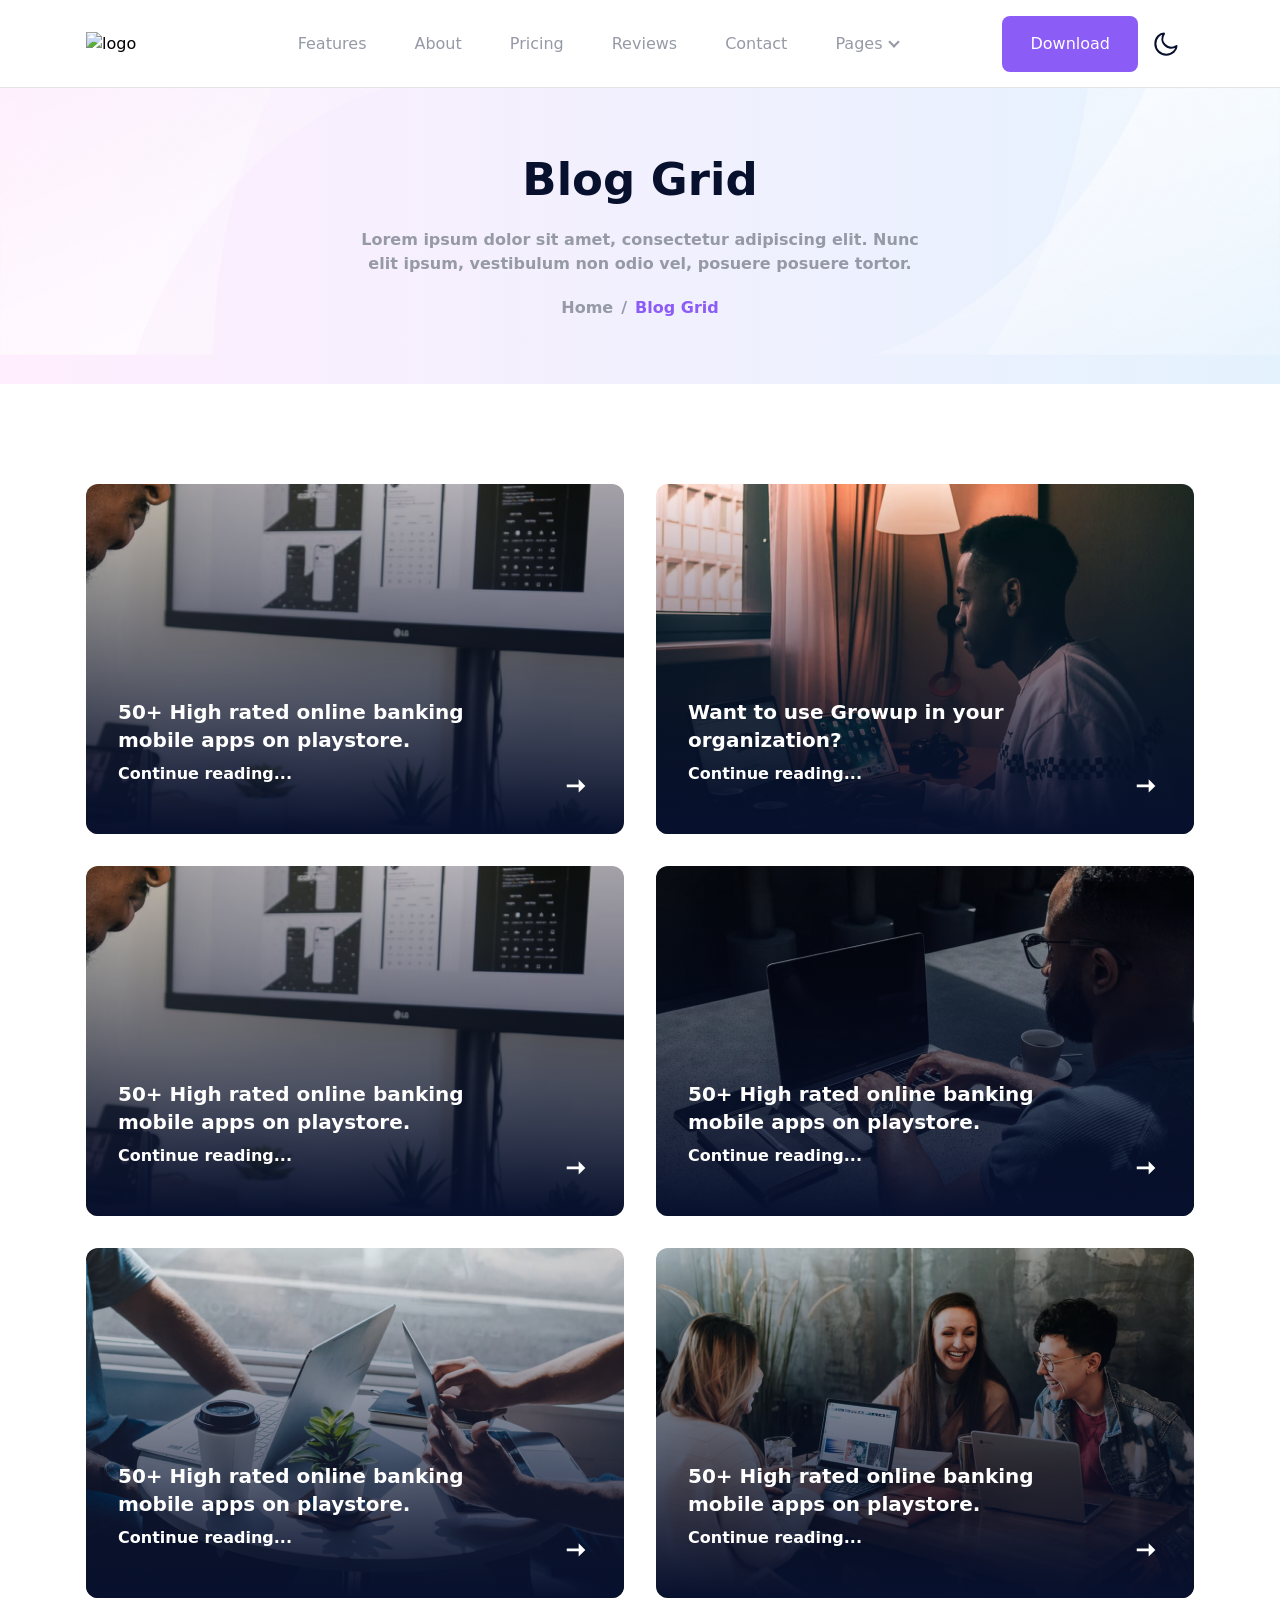
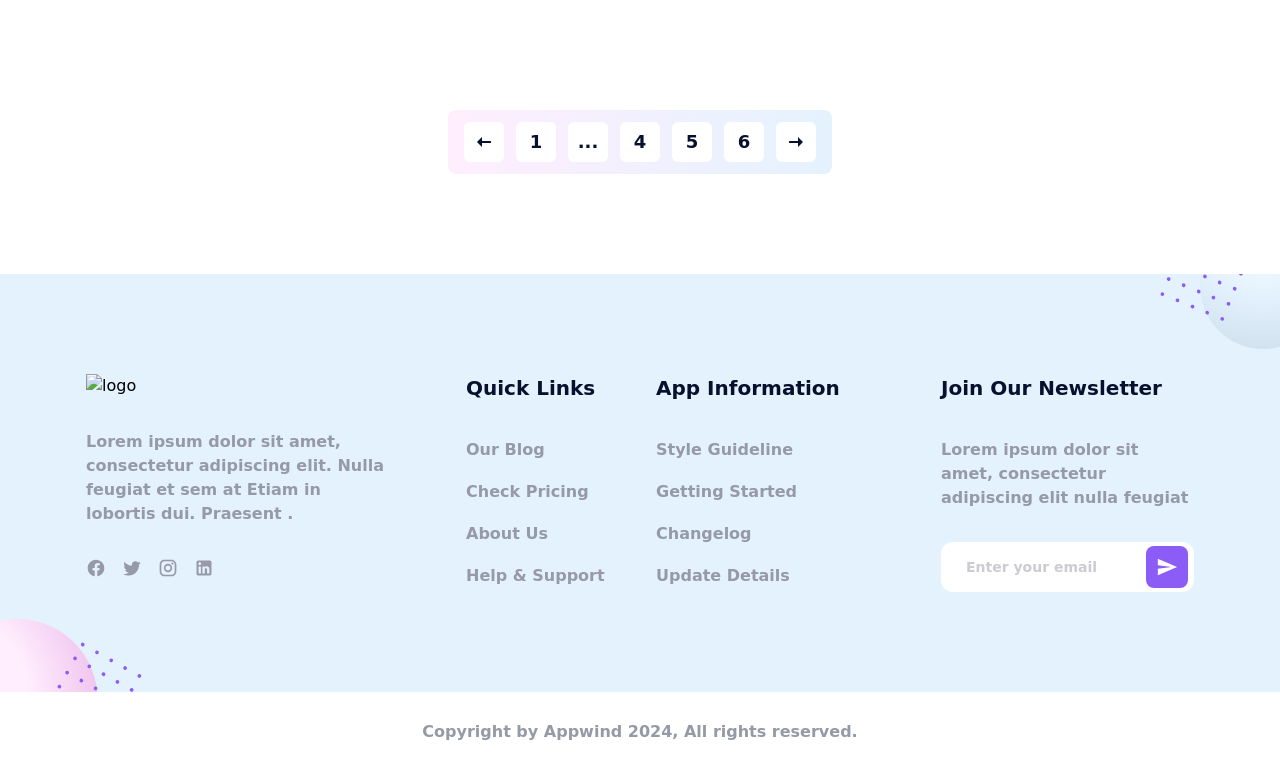
==== commit 36ed7528: "logo change" ====
--- a/blog-grid.html
+++ b/blog-grid.html
@@ -5,7 +5,7 @@
     <meta http-equiv="X-UA-Compatible" content="IE=edge" />
     <meta name="viewport" content="width=device-width, initial-scale=1.0" />
     <title>Blog Grid | Appwind</title>
-  <link rel="icon" href="favicon.ico"><link href="style.css" rel="stylesheet"></head>
+  <link rel="icon" href="/src/images/proposhan_logo.png"><link href="style.css" rel="stylesheet"></head>
   <body
     x-data="
       {
